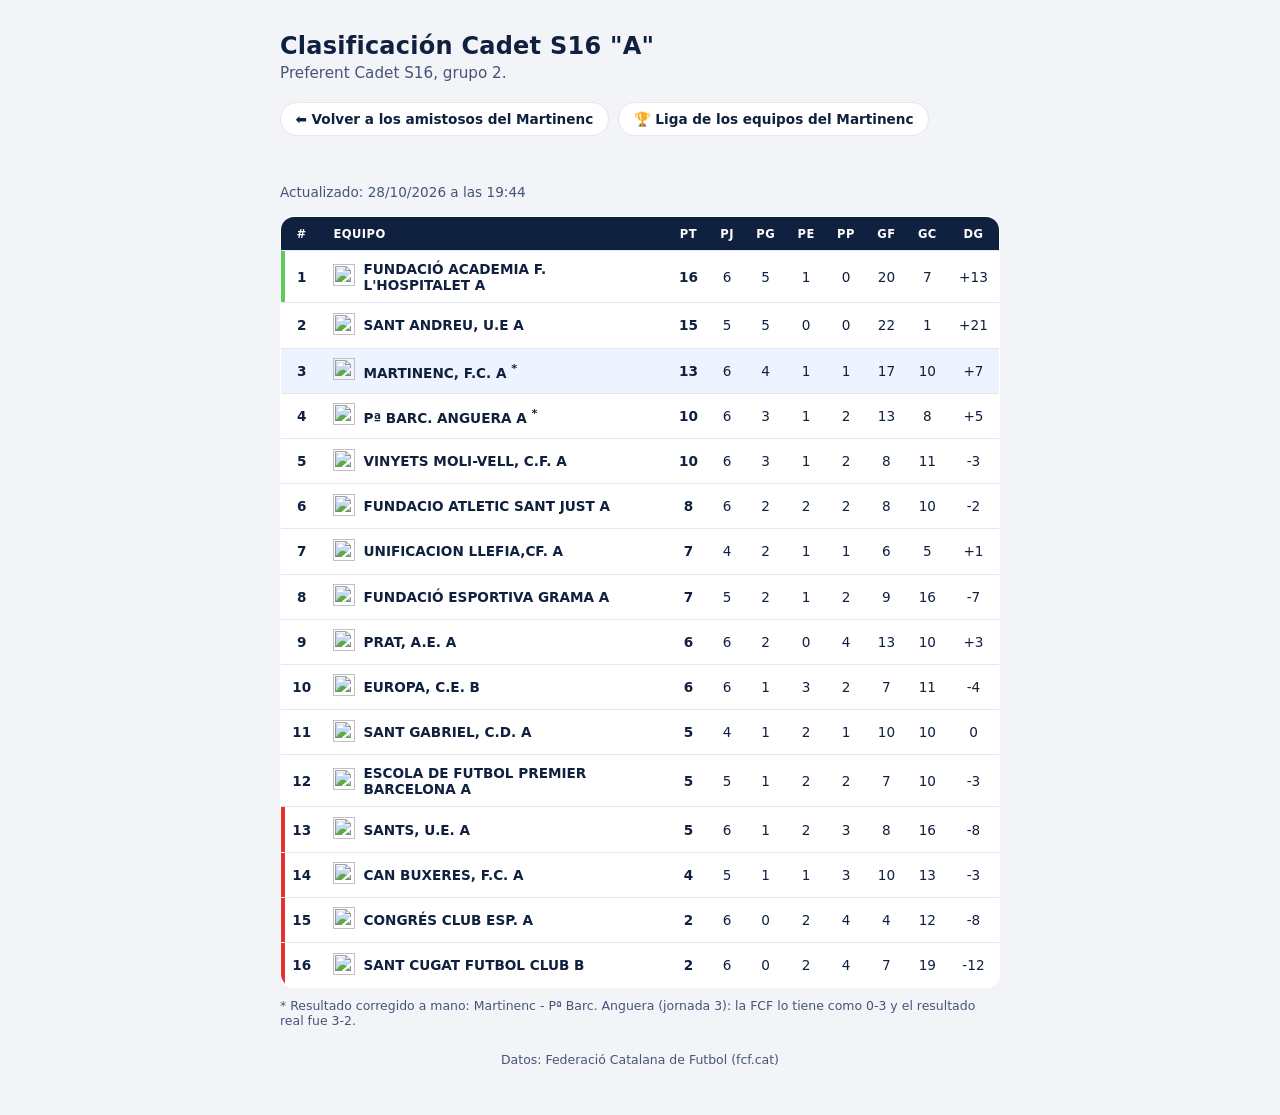
==== clasificacion.html @ 2fc2b282 "Añadir página de clasificación del Martinenc S16A Datos desde /api/competition/classificacio, con co" ====
<!doctype html>
<html lang="es">
<head>
<meta charset="utf-8">
<meta name="viewport" content="width=device-width, initial-scale=1">
<title>Clasificación Martinenc S16A</title>
<link rel="stylesheet" href="css/styles.css">
</head>
<body class="page-clasificacion">
<div class="page">
  <header>
    <h1>Clasificación Cadet S16 "A"</h1>
    <p class="subtitle">Preferent Cadet S16, grupo 2.</p>
    <nav class="links">
      <a href="index.html">⬅️ Volver a los amistosos del Martinenc</a>
      <a href="todo_martinenc.html">🏆 Liga de los equipos del Martinenc</a>
    </nav>
  </header>

  <div id="status">Cargando datos…</div>

  <div class="stats-wrap">
    <table class="stats clasificacion">
      <thead>
        <tr>
          <th>#</th>
          <th class="th-left">Equipo</th>
          <th>PT</th>
          <th>PJ</th>
          <th>PG</th>
          <th>PE</th>
          <th>PP</th>
          <th>GF</th>
          <th>GC</th>
          <th>DG</th>
        </tr>
      </thead>
      <tbody id="clasificacion-body"></tbody>
    </table>
  </div>
  <p id="ajustes" class="nota"></p>

  <footer>Datos: Federació Catalana de Futbol (fcf.cat)</footer>
</div>

<script src="js/common.js"></script>
<script>
// Los datos los genera scripts/update-clasificacion.sh (la API de fcf.cat no
// envía cabeceras CORS y bloquea las IPs de GitHub Actions).
const DATA_URL = 'data/clasificacion_martinenc.json';
const MARTINENC_CODE = '54304670';

const bodyEl = document.getElementById('clasificacion-body');
const ajustesEl = document.getElementById('ajustes');

function renderEquipo(e) {
  const tr = document.createElement('tr');
  if (e.teamId === MARTINENC_CODE) tr.className = 'own';
  if (e.promocion) tr.style.setProperty('--franja', e.promocion);
  const dg = e.dg > 0 ? `+${e.dg}` : e.dg;
  tr.innerHTML = `
    <td class="pos${e.promocion ? ' con-franja' : ''}">${e.pos}</td>
    <td class="team-col">
      <span class="clas-team">
        ${crestHtml(resolveEscudo(e.teamId, e.escudo), equipoUrl(e.clubId, e.teamId))}
        <span>${e.nombre.replace(/\s+/g, ' ')}${e.ajustado ? ' <sup title="Resultado corregido">*</sup>' : ''}</span>
      </span>
    </td>
    <td><strong>${e.pt}</strong></td>
    <td>${e.pj}</td>
    <td>${e.pg}</td>
    <td>${e.pe}</td>
    <td>${e.pp}</td>
    <td>${e.gf}</td>
    <td>${e.gc}</td>
    <td>${dg}</td>
  `;
  return tr;
}

fetchJson(DATA_URL)
  .then(data => {
    (data.equipos || []).forEach(e => bodyEl.appendChild(renderEquipo(e)));
    statusEl.textContent = `Actualizado: ${formatActualizado(data.updatedAt)}`;
    if ((data.ajustes || []).length) {
      ajustesEl.textContent = '* Resultado corregido a mano: ' + data.ajustes.join('; ') + '.';
    }
  })
  .catch(err => setError(`No se han podido cargar los datos: ${err.message}`));
</script>
</body>
</html>
---- css/styles.css ----
:root {
    --bg: #f2f4f7;
    --card-bg: #ffffff;
    --navy: #10203f;
    --navy-soft: #47547a;
    --red: #c81e2c;
    --border: #e4e7ec;
    --pending-bg: #fef6e7;
    --pending-text: #a15c00;
    --suspended-bg: #fdecee;
    --suspended-text: #b42318;
    --own-bg: #eef4ff;
    --own-border: #b9cdfa;
  }

  * { box-sizing: border-box; }

  body {
    font-family: system-ui, -apple-system, "Segoe UI", sans-serif;
    background: var(--bg);
    color: var(--navy);
    margin: 0;
    padding: 0 1rem 3rem;
  }

  .page {
    max-width: 720px;
    margin: 0 auto;
  }

  header {
    padding: 2rem 0 1.5rem;
  }

  h1 {
    font-size: 1.5rem;
    letter-spacing: 0.01em;
    margin: 0 0 0.25rem;
    color: var(--navy);
  }

  .subtitle {
    color: var(--navy-soft);
    margin: 0 0 1.25rem;
    font-size: 0.95rem;
  }

  .links {
    display: flex;
    flex-wrap: wrap;
    gap: 0.6rem;
    margin-bottom: 1.5rem;
  }

  .links a {
    display: inline-flex;
    align-items: center;
    gap: 0.4rem;
    padding: 0.5rem 0.9rem;
    border-radius: 999px;
    border: 1px solid var(--border);
    background: var(--card-bg);
    color: var(--navy);
    text-decoration: none;
    font-size: 0.85rem;
    font-weight: 600;
    transition: border-color 0.15s ease, color 0.15s ease;
  }

  .links a:hover {
    border-color: var(--red);
    color: var(--red);
  }

  .tabs {
    display: flex;
    gap: 0.5rem;
    border-bottom: 1px solid var(--border);
    margin-bottom: 1.25rem;
  }

  .tab-btn {
    appearance: none;
    border: none;
    background: none;
    padding: 0.65rem 0.2rem;
    margin-right: 1.25rem;
    font-size: 0.95rem;
    font-weight: 700;
    color: var(--navy-soft);
    cursor: pointer;
    border-bottom: 3px solid transparent;
  }

  .tab-btn.active {
    color: var(--red);
    border-bottom-color: var(--red);
  }

  .tab-panel { display: none; }
  .tab-panel.active { display: block; }

  .filter-row {
    display: flex;
    align-items: center;
    gap: 0.6rem;
    margin-bottom: 1.25rem;
    flex-wrap: wrap;
  }

  .filter-row label {
    font-size: 0.85rem;
    font-weight: 600;
    color: var(--navy-soft);
  }

  .filter-row select {
    font: inherit;
    padding: 0.45rem 0.7rem;
    border-radius: 8px;
    border: 1px solid var(--border);
    background: var(--card-bg);
    color: var(--navy);
    min-width: 220px;
  }

  #status {
    color: var(--navy-soft);
    font-size: 0.85rem;
    margin: 0 0 1rem;
    white-space: pre-wrap;
  }

  #status.error {
    color: var(--red);
    font-weight: 600;
  }

  .pager {
    display: flex;
    align-items: center;
    justify-content: space-between;
    gap: 0.6rem;
    margin-bottom: 1.25rem;
  }

  .pager button {
    appearance: none;
    border: 1px solid var(--border);
    background: var(--card-bg);
    color: var(--navy);
    border-radius: 999px;
    padding: 0.5rem 1rem;
    font: inherit;
    font-weight: 700;
    font-size: 0.85rem;
    cursor: pointer;
  }

  .pager button:hover:not(:disabled) {
    border-color: var(--red);
    color: var(--red);
  }

  .pager button:disabled {
    opacity: 0.4;
    cursor: default;
  }

  .pager-label {
    flex: 1;
    text-align: center;
    font-weight: 700;
    font-size: 0.95rem;
    text-transform: capitalize;
  }

  .date-group {
    margin-bottom: 1.5rem;
  }

  .date-heading {
    font-size: 0.85rem;
    font-weight: 700;
    color: #fff;
    text-transform: capitalize;
    margin: 0 0 0.8rem;
    padding: 0.5rem 0.9rem;
    border-radius: 8px;
    background: var(--navy);
  }

  .matches-list {
    display: flex;
    flex-direction: column;
    gap: 0.9rem;
  }

  .match-card {
    background: var(--card-bg);
    border: 1px solid var(--border);
    border-radius: 14px;
    box-shadow: 0 1px 2px rgba(16, 24, 40, 0.04);
    padding: 1.1rem 1.2rem 0.9rem;
  }

  .match-card.own {
    background: var(--own-bg);
    border-color: var(--own-border);
  }

  .match-teams {
    display: grid;
    grid-template-columns: 1fr auto 1fr;
    align-items: center;
    gap: 0.75rem;
  }

  .team {
    display: flex;
    flex-direction: column;
    align-items: center;
    gap: 0.4rem;
    text-align: center;
    min-width: 0;
  }

  .team a { line-height: 0; }

  .team img {
    width: 48px;
    height: 48px;
    object-fit: contain;
  }

  .team-name {
    font-weight: 700;
    font-size: 0.85rem;
    line-height: 1.15;
  }

  .center-info {
    display: flex;
    flex-direction: column;
    align-items: center;
    gap: 0.3rem;
    min-width: 92px;
  }

  .match-date,
  .match-hora {
    font-size: 0.75rem;
    color: var(--navy-soft);
    font-weight: 600;
  }

  .match-score {
    font-size: 1.4rem;
    font-weight: 800;
    color: var(--red);
  }

  a.match-score { text-decoration: none; }
  a.match-score:hover { text-decoration: underline; }

  .badge-pending,
  .badge-suspended {
    display: inline-block;
    padding: 0.25rem 0.7rem;
    border-radius: 999px;
    font-size: 0.72rem;
    font-weight: 700;
    white-space: nowrap;
  }

  .badge-pending {
    background: var(--pending-bg);
    color: var(--pending-text);
  }

  .badge-suspended {
    background: var(--suspended-bg);
    color: var(--suspended-text);
  }

  .badge-jornada {
    display: inline-block;
    padding: 0.2rem 0.6rem;
    border-radius: 999px;
    background: var(--bg);
    color: var(--navy-soft);
    font-size: 0.7rem;
    font-weight: 700;
    white-space: nowrap;
  }

  .match-meta {
    margin-top: 0.9rem;
    padding-top: 0.7rem;
    border-top: 1px solid var(--border);
    display: flex;
    flex-wrap: wrap;
    gap: 0.4rem 1.2rem;
    font-size: 0.78rem;
    color: var(--navy-soft);
  }

  .match-meta span {
    display: inline-flex;
    align-items: center;
    gap: 0.35rem;
  }

  .match-meta a {
    color: var(--navy-soft);
    text-decoration: underline;
    text-decoration-color: var(--border);
  }

  .match-meta a:hover {
    color: var(--red);
    text-decoration-color: var(--red);
  }

  table.stats {
    width: 100%;
    border-collapse: collapse;
    background: var(--card-bg);
    border: 1px solid var(--border);
    border-radius: 14px;
    overflow: hidden;
    font-size: 0.85rem;
  }

  table.stats th, table.stats td {
    padding: 0.6rem 0.7rem;
    text-align: center;
    border-bottom: 1px solid var(--border);
  }

  table.stats th {
    background: var(--navy);
    color: #fff;
    font-size: 0.72rem;
    text-transform: uppercase;
    letter-spacing: 0.04em;
  }

  table.stats th.th-left { text-align: left; }

  table.stats td.team-col {
    text-align: left;
    font-weight: 600;
  }

  table.stats tbody tr:last-child td { border-bottom: none; }

  table.stats tbody tr.own td { background: var(--own-bg); }

  table.stats th.sortable {
    cursor: pointer;
    user-select: none;
  }

  table.stats th.sortable:hover {
    color: #d9e2f5;
  }

  table.stats th .sort-icon {
    margin-left: 0.25rem;
    font-size: 0.65rem;
    display: inline-block;
    width: 0.7em;
  }

  .stats-wrap {
    overflow-x: auto;
  }

  table.clasificacion td.pos { font-weight: 700; }
  table.clasificacion td.pos.con-franja { box-shadow: inset 4px 0 0 var(--franja); }
  table.clasificacion .clas-team { display: flex; align-items: center; gap: 0.5rem; }
  table.clasificacion .clas-team img { width: 22px; height: 22px; object-fit: contain; flex: none; }
  .nota { font-size: 0.78rem; color: var(--navy-soft); margin: 0.6rem 0 0; }

  /* Variantes por página (clase en <body>) */
  .page-index .links { margin-bottom: 0; }
  .page-liga .links { margin-bottom: 1.25rem; }
  .page-liga .match-meta { align-items: center; }

  footer {
    margin-top: 1.5rem;
    color: var(--navy-soft);
    font-size: 0.78rem;
    text-align: center;
  }
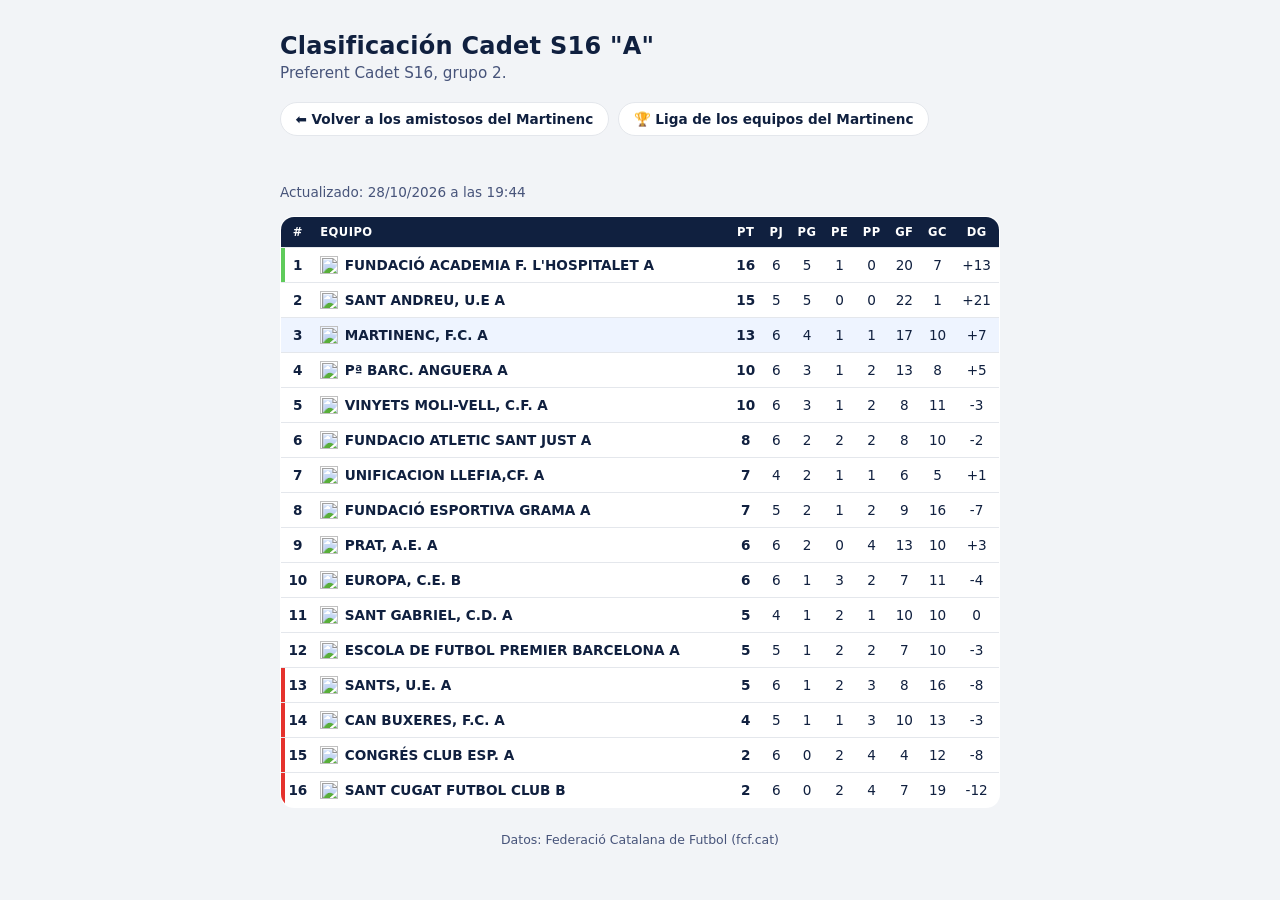
==== commit c9778043: "Fijar tamaño de escudos en la clasificación y quitar la nota de resultado corregido Co-Authored-By: " ====
--- a/clasificacion.html
+++ b/clasificacion.html
@@ -4,7 +4,7 @@
 <meta charset="utf-8">
 <meta name="viewport" content="width=device-width, initial-scale=1">
 <title>Clasificación Martinenc S16A</title>
-<link rel="stylesheet" href="css/styles.css">
+<link rel="stylesheet" href="css/styles.css?v=20261028">
 </head>
 <body class="page-clasificacion">
 <div class="page">
@@ -38,7 +38,6 @@
       <tbody id="clasificacion-body"></tbody>
     </table>
   </div>
-  <p id="ajustes" class="nota"></p>
 
   <footer>Datos: Federació Catalana de Futbol (fcf.cat)</footer>
 </div>
@@ -51,7 +50,6 @@
 const MARTINENC_CODE = '54304670';
 
 const bodyEl = document.getElementById('clasificacion-body');
-const ajustesEl = document.getElementById('ajustes');
 
 function renderEquipo(e) {
   const tr = document.createElement('tr');
@@ -62,8 +60,8 @@
     <td class="pos${e.promocion ? ' con-franja' : ''}">${e.pos}</td>
     <td class="team-col">
       <span class="clas-team">
-        ${crestHtml(resolveEscudo(e.teamId, e.escudo), equipoUrl(e.clubId, e.teamId))}
-        <span>${e.nombre.replace(/\s+/g, ' ')}${e.ajustado ? ' <sup title="Resultado corregido">*</sup>' : ''}</span>
+        ${crestHtml(resolveEscudo(e.teamId, e.escudo), equipoUrl(e.clubId, e.teamId)).replace('<img ', '<img width="18" height="18" ')}
+        <span>${e.nombre.replace(/\s+/g, ' ')}</span>
       </span>
     </td>
     <td><strong>${e.pt}</strong></td>
@@ -82,9 +80,6 @@
   .then(data => {
     (data.equipos || []).forEach(e => bodyEl.appendChild(renderEquipo(e)));
     statusEl.textContent = `Actualizado: ${formatActualizado(data.updatedAt)}`;
-    if ((data.ajustes || []).length) {
-      ajustesEl.textContent = '* Resultado corregido a mano: ' + data.ajustes.join('; ') + '.';
-    }
   })
   .catch(err => setError(`No se han podido cargar los datos: ${err.message}`));
 </script>
--- a/css/styles.css
+++ b/css/styles.css
@@ -379,8 +379,10 @@
 
   table.clasificacion td.pos { font-weight: 700; }
   table.clasificacion td.pos.con-franja { box-shadow: inset 4px 0 0 var(--franja); }
-  table.clasificacion .clas-team { display: flex; align-items: center; gap: 0.5rem; }
-  table.clasificacion .clas-team img { width: 22px; height: 22px; object-fit: contain; flex: none; }
+  table.clasificacion th, table.clasificacion td { padding: 0.5rem 0.35rem; }
+  table.clasificacion .clas-team { display: flex; align-items: center; gap: 0.4rem; }
+  table.clasificacion .clas-team a { line-height: 0; flex: none; }
+  table.clasificacion .clas-team img { width: 18px; height: 18px; object-fit: contain; display: block; }
   .nota { font-size: 0.78rem; color: var(--navy-soft); margin: 0.6rem 0 0; }
 
   /* Variantes por página (clase en <body>) */
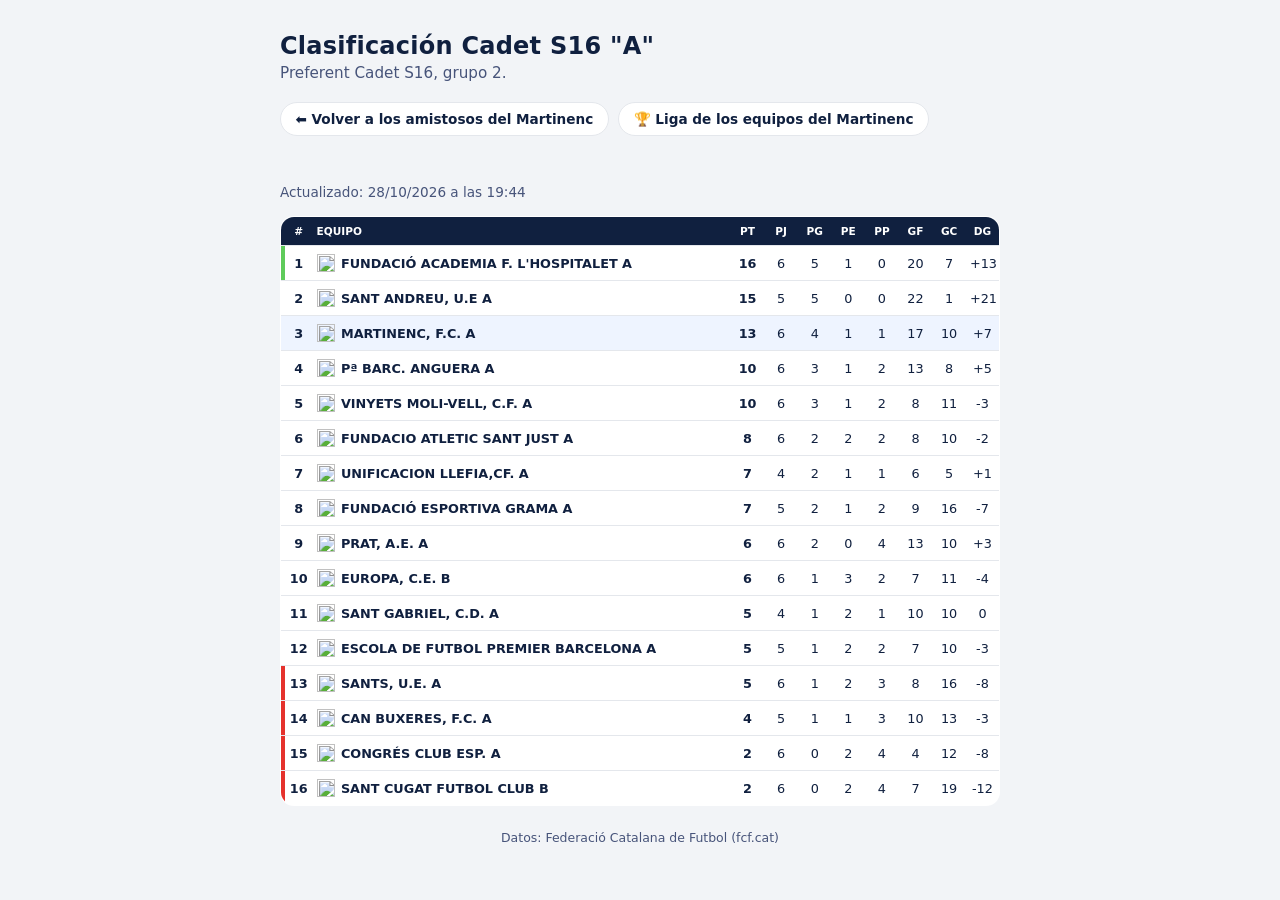
==== commit d63e6aa0: "Ajustar la tabla de clasificación para pantallas de móvil Co-Authored-By: Claude Sonnet 5.5 <noreply" ====
--- a/clasificacion.html
+++ b/clasificacion.html
@@ -4,7 +4,7 @@
 <meta charset="utf-8">
 <meta name="viewport" content="width=device-width, initial-scale=1">
 <title>Clasificación Martinenc S16A</title>
-<link rel="stylesheet" href="css/styles.css?v=20261028">
+<link rel="stylesheet" href="css/styles.css?v=20261030">
 </head>
 <body class="page-clasificacion">
 <div class="page">
--- a/css/styles.css
+++ b/css/styles.css
@@ -379,7 +379,25 @@
 
   table.clasificacion td.pos { font-weight: 700; }
   table.clasificacion td.pos.con-franja { box-shadow: inset 4px 0 0 var(--franja); }
-  table.clasificacion th, table.clasificacion td { padding: 0.5rem 0.35rem; }
+  table.clasificacion { font-size: 0.8rem; }
+  table.clasificacion th, table.clasificacion td { padding: 0.5rem 0.25rem; }
+  table.clasificacion th { font-size: 0.66rem; letter-spacing: 0; }
+  table.clasificacion th:first-child, table.clasificacion td:first-child { padding-left: 0.5rem; }
+  table.clasificacion { table-layout: fixed; }
+  table.clasificacion th:first-child { width: 2rem; }
+  table.clasificacion th:nth-child(n+3) { width: 2.1rem; }
+  table.clasificacion td.team-col { overflow-wrap: break-word; }
+  @media (max-width: 480px) {
+    table.clasificacion { font-size: 0.74rem; }
+    table.clasificacion th, table.clasificacion td { padding: 0.45rem 0.15rem; }
+    table.clasificacion th { font-size: 0.6rem; }
+    table.clasificacion th:first-child, table.clasificacion td:first-child { padding-left: 0.4rem; }
+    table.clasificacion th:first-child { width: 1.8rem; }
+    table.clasificacion th:nth-child(n+3) { width: 1.65rem; }
+    table.clasificacion th, table.clasificacion td { padding-left: 0.1rem; padding-right: 0.1rem; }
+    table.clasificacion td.team-col { padding-left: 0.3rem; }
+    table.clasificacion .clas-team { gap: 0.3rem; }
+  }
   table.clasificacion .clas-team { display: flex; align-items: center; gap: 0.4rem; }
   table.clasificacion .clas-team a { line-height: 0; flex: none; }
   table.clasificacion .clas-team img { width: 18px; height: 18px; object-fit: contain; display: block; }
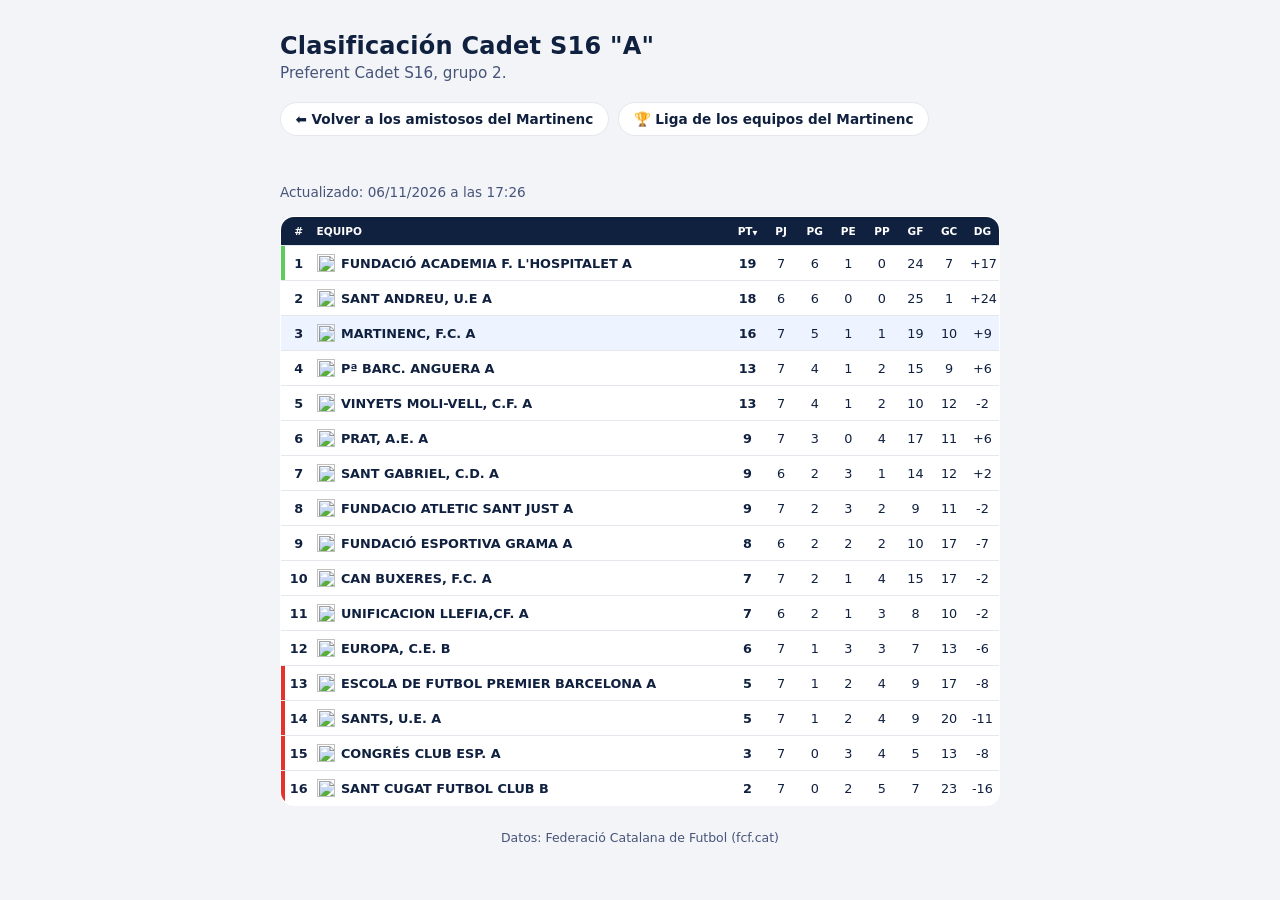
==== commit 56ec3995: "Hacer ordenable la clasificación por PT, GF, GC y DG Co-Authored-By: Claude Sonnet 5.5 <noreply@anth" ====
--- a/clasificacion.html
+++ b/clasificacion.html
@@ -4,7 +4,7 @@
 <meta charset="utf-8">
 <meta name="viewport" content="width=device-width, initial-scale=1">
 <title>Clasificación Martinenc S16A</title>
-<link rel="stylesheet" href="css/styles.css?v=20261030">
+<link rel="stylesheet" href="css/styles.css?v=20261106">
 </head>
 <body class="page-clasificacion">
 <div class="page">
@@ -25,14 +25,14 @@
         <tr>
           <th>#</th>
           <th class="th-left">Equipo</th>
-          <th>PT</th>
+          <th class="sortable" data-key="pt">PT</th>
           <th>PJ</th>
           <th>PG</th>
           <th>PE</th>
           <th>PP</th>
-          <th>GF</th>
-          <th>GC</th>
-          <th>DG</th>
+          <th class="sortable" data-key="gf">GF</th>
+          <th class="sortable" data-key="gc">GC</th>
+          <th class="sortable" data-key="dg">DG</th>
         </tr>
       </thead>
       <tbody id="clasificacion-body"></tbody>
@@ -76,9 +76,35 @@
   return tr;
 }
 
+let equipos = [];
+let orden = { key: 'pt', dir: 'desc' };
+
+function render() {
+  const sign = orden.dir === 'asc' ? 1 : -1;
+  // PT mantiene el orden oficial (ya incluye los desempates); el resto desempata por posición.
+  const lista = [...equipos].sort((a, b) => orden.key === 'pt'
+    ? (orden.dir === 'desc' ? 1 : -1) * (a.pos - b.pos)
+    : (sign * (a[orden.key] - b[orden.key])) || (a.pos - b.pos));
+  bodyEl.replaceChildren(...lista.map(renderEquipo));
+  document.querySelectorAll('th.sortable').forEach(th => {
+    th.classList.toggle('asc', th.dataset.key === orden.key && orden.dir === 'asc');
+    th.classList.toggle('desc', th.dataset.key === orden.key && orden.dir === 'desc');
+  });
+}
+
+document.querySelectorAll('th.sortable').forEach(th => {
+  th.addEventListener('click', () => {
+    const key = th.dataset.key;
+    if (orden.key === key) orden.dir = orden.dir === 'desc' ? 'asc' : 'desc';
+    else orden = { key, dir: key === 'gc' ? 'asc' : 'desc' };
+    render();
+  });
+});
+
 fetchJson(DATA_URL)
   .then(data => {
-    (data.equipos || []).forEach(e => bodyEl.appendChild(renderEquipo(e)));
+    equipos = data.equipos || [];
+    render();
     statusEl.textContent = `Actualizado: ${formatActualizado(data.updatedAt)}`;
   })
   .catch(err => setError(`No se han podido cargar los datos: ${err.message}`));
--- a/css/styles.css
+++ b/css/styles.css
@@ -414,3 +414,7 @@
     font-size: 0.78rem;
     text-align: center;
   }
+
+table.clasificacion th.sortable { cursor: pointer; user-select: none; }
+table.clasificacion th.sortable.asc::after { content: '▲'; font-size: 0.6em; }
+table.clasificacion th.sortable.desc::after { content: '▼'; font-size: 0.6em; }
